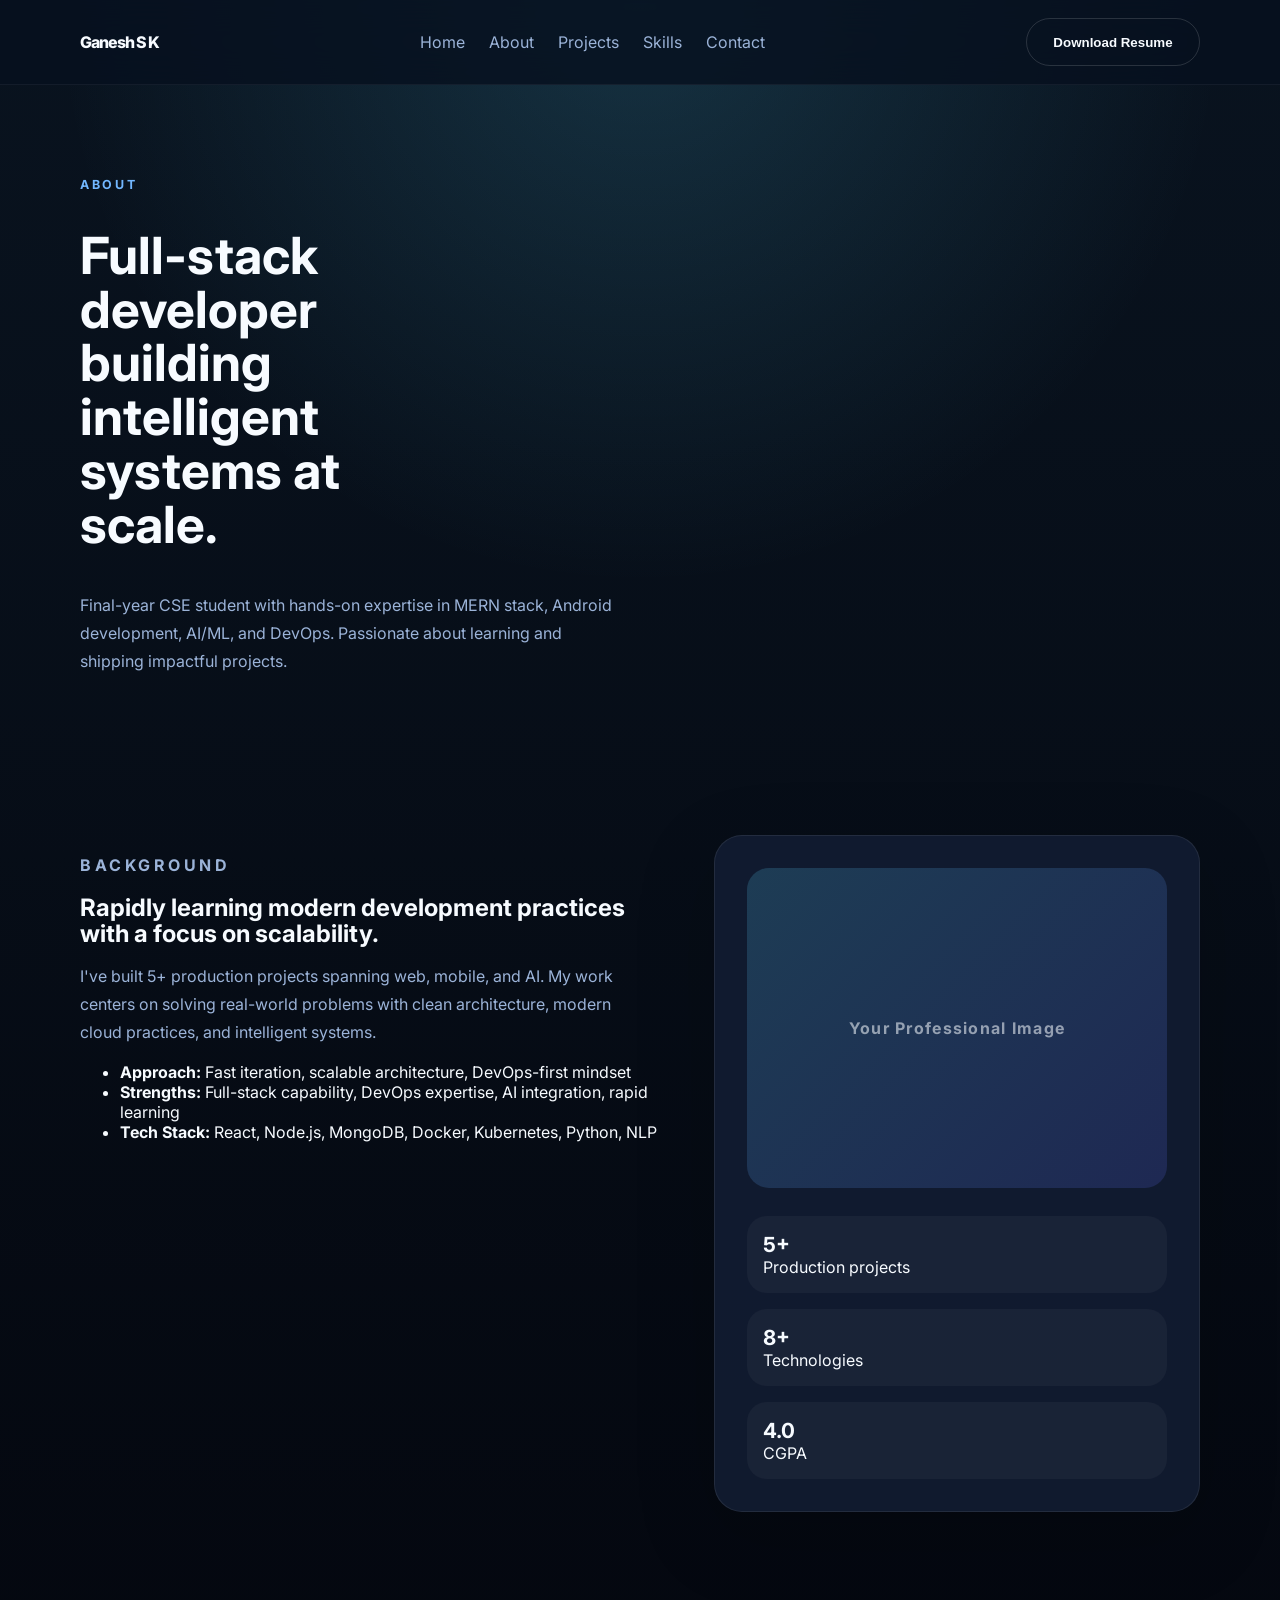
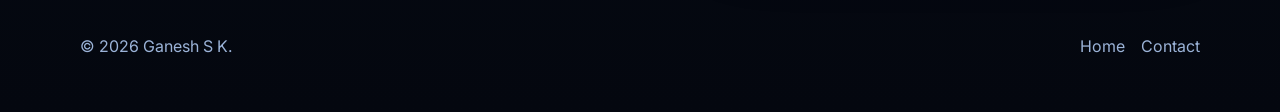
==== about.html @ fa509afd "Initial portfolio commit: Multi-page responsive portfolio with MERN stack expertise, DevOps, and AI/" ====
<!DOCTYPE html>
<html lang="en">
<head>
  <meta charset="UTF-8" />
  <meta name="viewport" content="width=device-width, initial-scale=1.0" />
  <title>About | Your Name</title>
  <link rel="preconnect" href="https://fonts.googleapis.com" />
  <link rel="preconnect" href="https://fonts.gstatic.com" crossorigin />
  <link href="https://fonts.googleapis.com/css2?family=Inter:wght@400;500;600;700;800&display=swap" rel="stylesheet" />
  <link rel="stylesheet" href="styles.css" />
</head>
<body>
  <header class="site-header">
    <div class="container header-inner">
      <a class="brand" href="index.html">Ganesh S K</a>
      <nav class="nav-links">
        <a href="index.html">Home</a>
        <a href="about.html">About</a>
        <a href="projects.html">Projects</a>
        <a href="skills.html">Skills</a>
        <a href="contact.html">Contact</a>
      </nav>
      <button class="resume-btn">Download Resume</button>
    </div>
  </header>
  <main>
    <section class="page-hero">
      <div class="container">
        <p class="eyebrow">About</p>
        <h1>Full-stack developer building intelligent systems at scale.</h1>
        <p class="hero-text">Final-year CSE student with hands-on expertise in MERN stack, Android development, AI/ML, and DevOps. Passionate about learning and shipping impactful projects.</p>
      </div>
    </section>

    <section class="about-section">
      <div class="container section-grid">
        <div>
          <p class="section-label">Background</p>
          <h2>Rapidly learning modern development practices with a focus on scalability.</h2>
          <p>I've built 5+ production projects spanning web, mobile, and AI. My work centers on solving real-world problems with clean architecture, modern cloud practices, and intelligent systems.</p>
          <ul class="about-list">
            <li><strong>Approach:</strong> Fast iteration, scalable architecture, DevOps-first mindset</li>
            <li><strong>Strengths:</strong> Full-stack capability, DevOps expertise, AI integration, rapid learning</li>
            <li><strong>Tech Stack:</strong> React, Node.js, MongoDB, Docker, Kubernetes, Python, NLP</li>
          </ul>
        </div>
        <div class="profile-card">
          <div class="profile-photo"></div>
          <div class="profile-stats">
            <div>
              <strong>5+</strong>
              <span>Production projects</span>
            </div>
            <div>
              <strong>8+</strong>
              <span>Technologies</span>
            </div>
            <div>
              <strong>4.0</strong>
              <span>CGPA</span>
            </div>
          </div>
        </div>
      </div>
    </section>
  </main>
  <footer class="footer">
    <div class="container footer-inner">
      <p>© 2026 Ganesh S K.</p>
      <div class="footer-links">
        <a href="index.html">Home</a>
        <a href="contact.html">Contact</a>
      </div>
    </div>
  </footer>
  <script src="script.js"></script>
</body>
</html>
---- styles.css ----
:root {
  color-scheme: dark;
  --bg: #07111f;
  --surface: rgba(17, 28, 49, 0.95);
  --surface-strong: #12223d;
  --accent: #5ad9ff;
  --accent-soft: rgba(90, 217, 255, 0.18);
  --text: #f7fbff;
  --muted: #9bb3d8;
  --border: rgba(255, 255, 255, 0.08);
  --radius: 28px;
  --shadow: 0 24px 80px rgba(0, 0, 0, 0.18);
}

* {
  box-sizing: border-box;
}

html {
  scroll-behavior: smooth;
}

body {
  margin: 0;
  font-family: 'Inter', system-ui, sans-serif;
  background: radial-gradient(circle at top, rgba(90, 217, 255, 0.16), transparent 32%),
    linear-gradient(180deg, #09131f 0%, #04070f 100%);
  color: var(--text);
}

img {
  max-width: 100%;
  display: block;
}

a {
  color: inherit;
  text-decoration: none;
}

.container {
  width: min(1120px, calc(100% - 2rem));
  margin: 0 auto;
}

.site-header {
  position: sticky;
  top: 0;
  z-index: 20;
  backdrop-filter: blur(18px);
  background: rgba(7, 17, 31, 0.82);
  border-bottom: 1px solid rgba(255, 255, 255, 0.05);
}

.header-inner {
  display: flex;
  align-items: center;
  justify-content: space-between;
  gap: 1rem;
  min-height: 84px;
}

.brand {
  font-weight: 800;
  letter-spacing: -0.06em;
}

.nav-links {
  display: flex;
  gap: 1.5rem;
  flex-wrap: wrap;
}

.nav-links a {
  color: var(--muted);
  transition: color 0.25s ease;
}

.nav-links a:hover,
.nav-links a.active {
  color: var(--text);
}

.resume-btn,
.primary-btn,
.secondary-btn {
  border: none;
  border-radius: 999px;
  padding: 0.95rem 1.65rem;
  cursor: pointer;
  font-weight: 600;
}

.resume-btn,
.secondary-btn {
  background: transparent;
  color: var(--text);
  border: 1px solid rgba(255, 255, 255, 0.14);
}

.primary-btn {
  background: linear-gradient(135deg, #5ad9ff, #4d8ff3);
  color: #07111f;
}

.hero,
.page-hero {
  padding: 5rem 0 4rem;
}

.page-hero .container {
  display: grid;
  gap: 1.5rem;
}

.hero-grid {
  display: grid;
  grid-template-columns: 1.2fr 0.8fr;
  gap: 2.5rem;
  align-items: center;
}

.eyebrow,
.section-label {
  display: inline-flex;
  align-items: center;
  gap: 0.5rem;
  color: #72b7ff;
  text-transform: uppercase;
  letter-spacing: 0.22em;
  font-size: 0.78rem;
  font-weight: 700;
}

h1,
h2,
h3 {
  margin: 0;
  line-height: 1.05;
}

h1 {
  font-size: clamp(3rem, 4vw, 4.5rem);
  max-width: 12ch;
}

h1 span {
  color: var(--accent);
}

.hero-text,
.section-grid p,
.project-card p,
.card-header p {
  color: var(--muted);
  max-width: 54ch;
  font-size: 1rem;
  line-height: 1.75;
}

.hero-actions {
  display: flex;
  flex-wrap: wrap;
  gap: 1rem;
  margin-top: 2rem;
}

.hero-card,
.profile-card,
.project-card,
.contact-card {
  background: var(--surface);
  border: 1px solid var(--border);
  border-radius: var(--radius);
  box-shadow: var(--shadow);
}

.hero-card {
  padding: 2rem;
}

.card-header {
  display: flex;
  align-items: center;
  justify-content: space-between;
  gap: 1rem;
  margin-bottom: 1.5rem;
}

.card-title {
  color: var(--accent);
  font-weight: 700;
  letter-spacing: 0.08em;
  font-size: 0.9rem;
}

.card-badge {
  color: var(--text);
  background: rgba(90, 217, 255, 0.12);
  padding: 0.55rem 0.95rem;
  border-radius: 999px;
  font-size: 0.85rem;
}

.card-metrics {
  display: grid;
  grid-template-columns: repeat(2, minmax(0, 1fr));
  gap: 1rem;
  margin-top: 2rem;
}

.card-metrics div {
  padding: 1rem;
  border-radius: 22px;
  background: rgba(255, 255, 255, 0.04);
}

.card-metrics strong {
  display: block;
  font-size: 1.6rem;
  margin-bottom: 0.35rem;
}

.section-grid {
  display: grid;
  grid-template-columns: 1.1fr 0.9fr;
  gap: 2.5rem;
  align-items: start;
  padding: 5rem 0;
}

.profile-card {
  padding: 2rem;
}

.profile-photo {
  width: 100%;
  min-height: 320px;
  border-radius: 22px;
  background: linear-gradient(135deg, rgba(90, 217, 255, 0.18), rgba(81, 92, 211, 0.22));
  display: grid;
  place-items: center;
  color: var(--text);
  font-weight: 700;
  letter-spacing: 0.08em;
  padding: 2rem;
}

.profile-photo::before {
  content: "Your Professional Image";
  opacity: 0.55;
}

.profile-stats {
  display: grid;
  gap: 1rem;
  margin-top: 1.75rem;
}

.profile-stats div {
  border-radius: 20px;
  background: rgba(255, 255, 255, 0.04);
  padding: 1rem;
}

.profile-stats strong {
  display: block;
  font-size: 1.3rem;
}

.section-heading {
  display: grid;
  gap: 1rem;
  margin-bottom: 2rem;
}

.projects-grid {
  display: grid;
  gap: 1.5rem;
  grid-template-columns: repeat(3, minmax(0, 1fr));
}

.project-card {
  padding: 1.75rem;
  display: flex;
  flex-direction: column;
  gap: 1rem;
}

.project-tag {
  display: inline-flex;
  align-items: center;
  gap: 0.5rem;
  padding: 0.55rem 0.8rem;
  border-radius: 999px;
  background: rgba(90, 217, 255, 0.14);
  color: var(--accent);
  font-size: 0.88rem;
  font-weight: 700;
}

.project-card h3 {
  font-size: 1.4rem;
}

.project-link {
  margin-top: auto;
  color: var(--accent);
  font-weight: 600;
}

.skills-list {
  display: grid;
  gap: 0.9rem;
  grid-template-columns: repeat(2, minmax(0, 1fr));
}

.skills-list span {
  display: inline-flex;
  align-items: center;
  justify-content: center;
  padding: 0.95rem 1rem;
  border-radius: 16px;
  background: rgba(255, 255, 255, 0.04);
  color: var(--text);
  font-weight: 600;
}

.contact-card {
  display: grid;
  grid-template-columns: 1.35fr auto;
  gap: 2rem;
  padding: 2rem;
  align-items: center;
}

.contact-info {
  list-style: none;
  padding: 0;
  margin: 1.5rem 0 0;
  display: grid;
  gap: 0.9rem;
}

.contact-info a {
  color: var(--accent);
}

.footer {
  padding: 1.75rem 0 2.5rem;
}

.footer-inner {
  display: flex;
  justify-content: space-between;
  gap: 1rem;
  align-items: center;
  color: var(--muted);
}

.footer-links {
  display: flex;
  gap: 1rem;
}

@media (max-width: 960px) {
  .hero-grid,
  .section-grid,
  .projects-grid,
  .contact-card {
    grid-template-columns: 1fr;
  }

  .hero {
    padding-top: 4rem;
  }
}

@media (max-width: 720px) {
  .header-inner {
    flex-direction: column;
    align-items: flex-start;
  }

  .nav-links {
    width: 100%;
    justify-content: flex-start;
  }

  .projects-grid {
    grid-template-columns: 1fr;
  }

  .hero-card,
  .profile-card,
  .project-card,
  .contact-card {
    border-radius: 24px;
  }
}
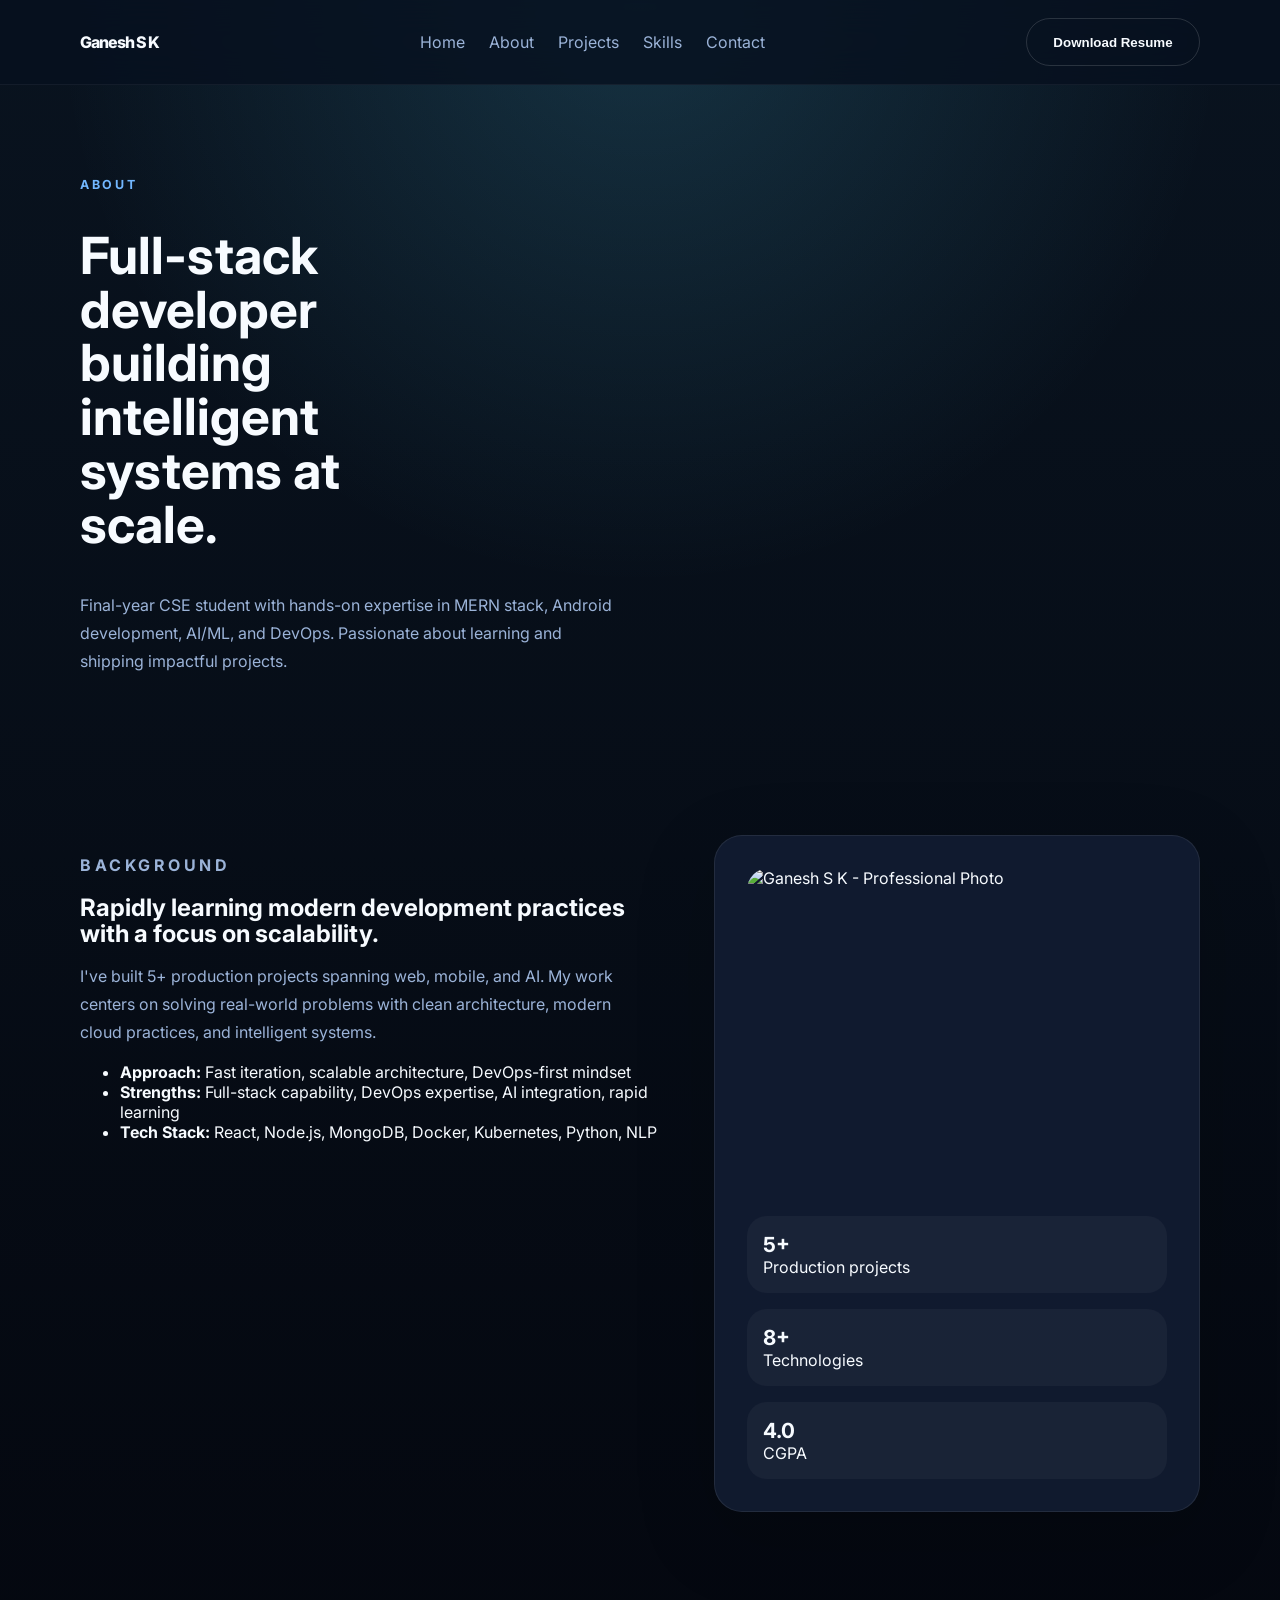
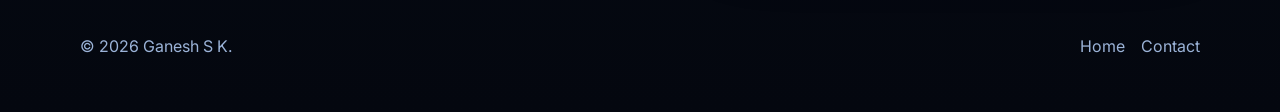
==== commit 6d68de53: "Add profile image placeholder and update styling" ====
--- a/about.html
+++ b/about.html
@@ -45,7 +45,7 @@
           </ul>
         </div>
         <div class="profile-card">
-          <div class="profile-photo"></div>
+          <img src="profile.jpg" alt="Ganesh S K - Professional Photo" class="profile-photo">
           <div class="profile-stats">
             <div>
               <strong>5+</strong>
--- a/styles.css
+++ b/styles.css
@@ -237,18 +237,8 @@
   width: 100%;
   min-height: 320px;
   border-radius: 22px;
-  background: linear-gradient(135deg, rgba(90, 217, 255, 0.18), rgba(81, 92, 211, 0.22));
-  display: grid;
-  place-items: center;
-  color: var(--text);
-  font-weight: 700;
-  letter-spacing: 0.08em;
-  padding: 2rem;
-}
-
-.profile-photo::before {
-  content: "Your Professional Image";
-  opacity: 0.55;
+  object-fit: cover;
+  display: block;
 }
 
 .profile-stats {
